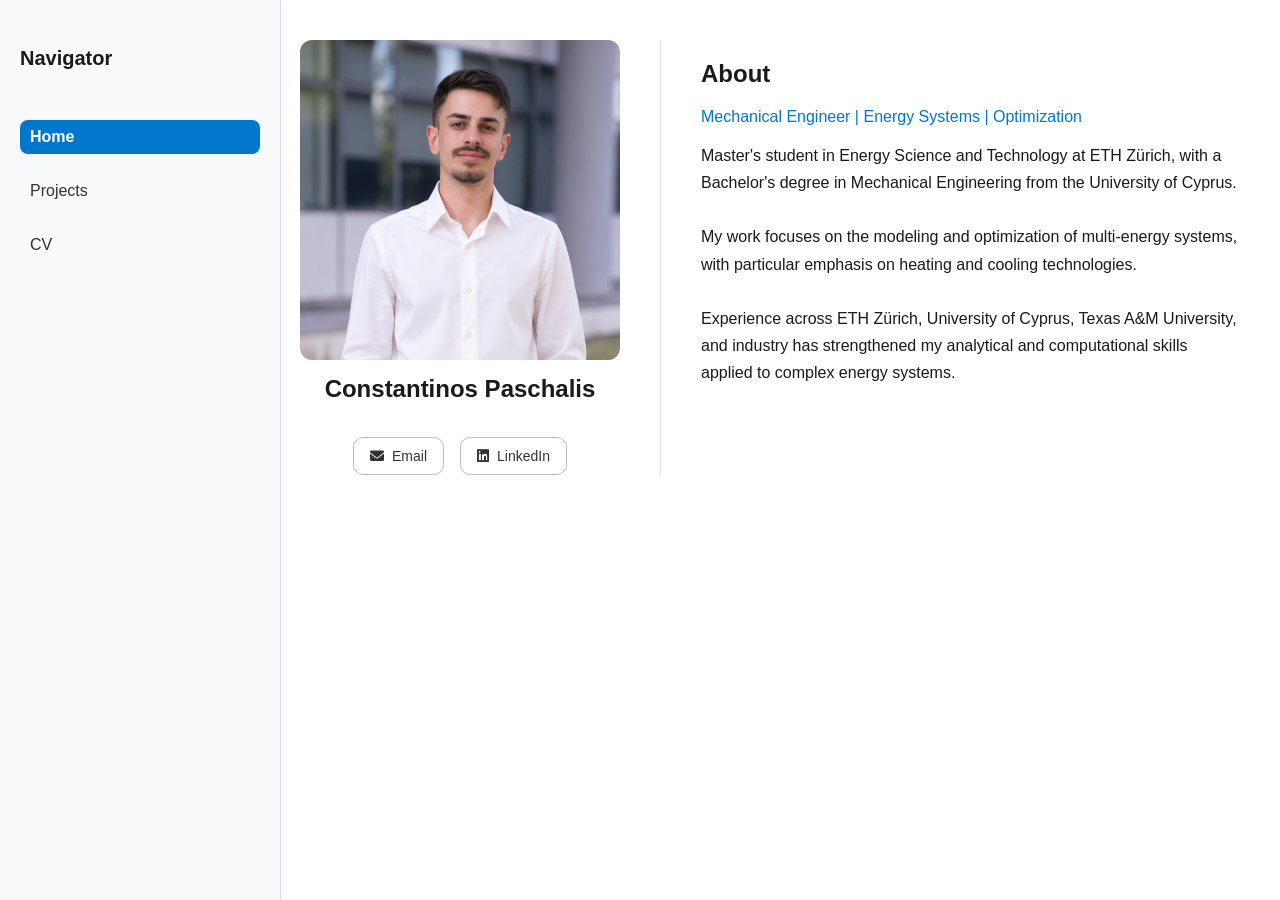
==== index.html @ c6f4604c "Replace 'CP' with 'Navigator' in index.html" ====
<!DOCTYPE html>
<html>
<head>
  <title>Constantinos Paschalis | Portfolio</title>
  <meta name="viewport" content="width=device-width, initial-scale=1.0">
  <meta name="description" content="Portfolio of Constantinos Paschalis - Mechanical Engineer specializing in Energy Systems and Optimization.">

  <link rel="stylesheet" href="style.css">

  <!-- ICONS -->
  <link rel="stylesheet" href="https://cdnjs.cloudflare.com/ajax/libs/font-awesome/6.0.0/css/all.min.css">
</head>

<body>

<!-- SIDEBAR -->
<div class="sidebar">
  <div class="mobile-header">
    <button class="menu-toggle">☰</button>
    <span class="current-page">Home</span>
  </div>
  
  <h2>Navigator</h2>

  <a href="index.html" class="nav-link active">Home</a>
  <a href="projects.html" class="nav-link">Projects</a>
  <a href="Constantinos_Paschalis_CV_final.pdf" target="_blank" rel="noopener noreferrer" class="nav-link">CV</a>
</div>

<!-- MAIN -->
<div class="main">

<div class="hero">

  <!-- LEFT -->
  <div class="hero-left">
    <img src="images/profile.png" class="profile-pic" alt="Constantinos Paschalis profile photo">
    <h1>Constantinos Paschalis</h1>

    <div class="contact-buttons">
      <a href="mailto:con.paschalis@gmail.com?subject=Hello Constantinos" class="contact-btn">
        <i class="fa-solid fa-envelope"></i> Email
      </a>

      <a href="https://www.linkedin.com/in/con-paschalis" target="_blank" rel="noopener noreferrer" class="contact-btn">
        <i class="fab fa-linkedin"></i> LinkedIn
      </a>
    </div>
  </div>

  <!-- DIVIDER -->
  <div class="hero-divider"></div>

  <!-- RIGHT -->
  <div class="hero-right">
    <h2>About</h2>
    <p class="tagline">Mechanical Engineer | Energy Systems | Optimization</p>

    <p class="intro">
      Master's student in Energy Science and Technology at ETH Zürich, with a Bachelor's degree
      in Mechanical Engineering from the University of Cyprus.

      <br><br>

      My work focuses on the modeling and optimization of multi-energy systems, with particular
      emphasis on heating and cooling technologies.

      <br><br>

      Experience across ETH Zürich, University of Cyprus, Texas A&M University, and industry
      has strengthened my analytical and computational skills applied to complex energy systems.
    </p>
  </div>

</div>

</div>

<script>
  const toggle = document.querySelector('.menu-toggle');
  const sidebar = document.querySelector('.sidebar');

  toggle.addEventListener('click', () => {
    sidebar.classList.toggle('open');
  });
</script>

</body>
</html>
---- style.css ----
/* ========================= */
/* GLOBAL */
/* ========================= */

html {
  scroll-behavior: smooth;
}

body {
  margin: 0;
  font-family: -apple-system, BlinkMacSystemFont, "Segoe UI", sans-serif;
  background: #ffffff;
  color: #1a1a1a;
  display: flex;

  animation: fadeIn 0.4s ease;
}

/* PAGE FADE-IN */
@keyframes fadeIn {
  from { opacity: 0; }
  to { opacity: 1; }
}

/* ========================= */
/* SIDEBAR */
/* ========================= */

.sidebar {
  width: 240px;
  height: 100vh;
  background: #f8f9fb;
  border-right: 1px solid #ddd;
  padding: 30px 20px;
  position: fixed;

  display: flex;
  flex-direction: column;
  gap: 20px;

  box-shadow: 2px 0 10px rgba(0,0,0,0.04);
}

.sidebar h2 {
  margin-bottom: 30px;
  font-size: 20px;
}

/* NAV LINKS */

.sidebar a {
  display: block;
  font-size: 16px;
  padding: 8px 10px;
  border-radius: 8px;

  color: #333;
  text-decoration: none;
  font-weight: 500;

  transition: all 0.2s ease;
  position: relative;
}

/* HOVER */
.sidebar a:hover {
  background: #eef5ff;
  color: #0077cc;
  transform: translateX(3px);
}

/* ACTIVE LINK */
.nav-link.active {
  background: #0077cc;
  color: white;
  font-weight: 600;
}

/* ========================= */
/* MAIN */
/* ========================= */

.main {
  margin-left: 260px;
  padding: 40px;
  max-width: 1000px;
  width: 100%;
}

/* ========================= */
/* HERO */
/* ========================= */

.hero {
  display: flex;
  align-items: stretch;
  gap: 40px;
}

.hero-left {
  display: flex;
  flex-direction: column;
  align-items: center;
  min-width: 300px;
}

.profile-pic {
  width: 320px;
  height: 320px;
  border-radius: 12px;
  object-fit: cover;
}

.hero-left h1 {
  margin-top: 15px;
  font-size: 24px;
  text-align: center;
}

/* CONTACT BUTTONS */

.contact-buttons {
  display: flex;
  gap: 16px;
  margin-top: 18px;
}

.contact-btn {
  display: flex;
  align-items: center;
  gap: 8px;

  padding: 10px 16px;
  border: 1px solid #bbb;
  border-radius: 10px;

  background: #ffffff;
  text-decoration: none;
  color: #333;
  font-size: 14px;

  cursor: pointer;

  transition: all 0.2s ease;
}

.contact-btn:hover {
  background: #f5f9ff;
  border-color: #0077cc;
  color: #0077cc;
  transform: translateY(-1px);
}

.contact-btn:active {
  transform: scale(0.97);
}

/* DIVIDER */

.hero-divider {
  width: 1px;
  background: #dcdcdc;
}

/* RIGHT SIDE */

.hero-right {
  flex: 1;
}

.tagline {
  color: #0077cc;
  font-weight: 500;
  margin-bottom: 15px;
}

.intro {
  line-height: 1.7;
}

/* ========================= */
/* PROJECT CARDS */
/* ========================= */

.card {
  background: #ffffff;
  padding: 20px;
  margin-top: 30px;
  border-radius: 10px;
  border: 1px solid #ddd;

  box-shadow: 0 4px 12px rgba(0,0,0,0.04);
  transition: transform 0.2s ease, box-shadow 0.2s ease;
}

.card:hover {
  transform: translateY(-4px);
  box-shadow: 0 10px 25px rgba(0,0,0,0.08);
}

.project-header {
  display: flex;
  align-items: center;
  gap: 10px;
}

.project-title {
  margin: 0;
  font-size: 18px;
  font-weight: 600;
}

.project-place {
  margin: 2px 0;
  font-size: 14px;
  color: #333;
  font-weight: 500;
}

.project-date {
  margin: 0;
  font-size: 13px;
  color: #777;
  font-style: italic;
}

.project-divider {
  border: none;
  height: 1px;
  background: #ddd;
  margin: 10px 0 15px 0;
}

.project-body {
  display: flex;
  gap: 20px;
  margin-top: 10px;
  align-items: center;
}

.project-body.reverse {
  flex-direction: row-reverse;
}

.project-body.triple-layout {
  display: flex;
  align-items: center;
  gap: 20px;
}

.project-image {
  width: 120px;
  border-radius: 8px;
  object-fit: cover;
  box-shadow: 0 2px 8px rgba(0,0,0,0.05);
}

.eth-image {
  width: 120px;
}

.project-side-logo {
  width: 60px;
}

.project-text {
  flex: 1;
}

.project-highlights {
  margin-top: 10px;
  padding-left: 18px;
  font-size: 14px;
  line-height: 1.6;
}

.project-tech {
  font-size: 13px;
  color: #555;
  margin-top: 8px;
}

/* BETTER TEXT READABILITY */

.project-text p {
  line-height: 1.6;
  font-size: 14.5px;
}

/* INTERACTIVE LINKS */

.project-links a {
  margin-right: 15px;
  color: #0077cc;
  text-decoration: none;
  position: relative;
  font-weight: 500;
}

.project-links a::after {
  content: "";
  position: absolute;
  width: 0%;
  height: 2px;
  left: 0;
  bottom: -2px;
  background: #0077cc;
  transition: width 0.25s ease;
}

.project-links a:hover::after {
  width: 100%;
}

/* ========================= */
/* MOBILE */
/* ========================= */

.menu-toggle {
  display: none;
}

.mobile-header {
  display: none;
}

@media (max-width: 768px) {

  body {
    flex-direction: column;
  }

  /* SIDEBAR */
  .sidebar {
    width: 100%;
    height: auto;
    position: relative;
    padding: 10px 15px;
    border-bottom: 1px solid #ddd;

    display: flex;
    flex-direction: column;
    gap: 10px;
  }

  /* TOP BAR */
  .mobile-header {
    display: flex;
    align-items: center;
    gap: 12px;
    padding-bottom: 8px;
    border-bottom: 1px solid #eee;
  }

  .menu-toggle {
    display: block;
    font-size: 22px;
    background: none;
    border: none;
    cursor: pointer;
  }

  .menu-toggle:active {
    transform: scale(0.9);
  }

  .current-page {
    font-size: 16px;
    font-weight: 600;
  }

  /* MENU ANIMATION */
  .sidebar h2,
  .sidebar a {
    opacity: 0;
    transform: translateY(-10px);
    display: none;
    transition: all 0.25s ease;
  }

  .sidebar.open h2,
  .sidebar.open a {
    display: block;
    opacity: 1;
    transform: translateY(0);
    margin-top: 10px;
  }

  /* MAIN */
  .main {
    margin-left: 0;
    padding: 10px 15px;
  }

  /* HERO */
  .hero {
    flex-direction: column;
    gap: 20px;
  }

  .hero-divider {
    display: none;
  }

  .profile-pic {
    width: 200px;
    height: 200px;
  }

  .hero-left h1 {
    font-size: 20px;
  }

  /* BUTTONS */
  .contact-buttons {
    flex-direction: column;
    width: 100%;
  }

  .contact-btn {
    justify-content: center;
    width: 100%;
  }

  /* PROJECTS */
  .project-body,
  .project-body.reverse,
  .project-body.triple-layout {
    flex-direction: column;
    align-items: flex-start;
  }

  .project-image {
    width: 100%;
    max-width: 250px;
  }

  .project-side-logo {
    width: 50px;
  }

  .card {
    padding: 15px;
  }
}

/* ========================= */
/* NEW: RESULT IMAGE LAYOUT */
/* ========================= */

/* For projects with result images (CO2, MAN) */
.project-body.with-image {
  display: flex;
  align-items: flex-start;
  gap: 25px;
}

/* Make text take available space */
.project-body.with-image .project-text {
  flex: 1;
}

/* Large result images (right side) */
.project-image.large {
  width: 380px;
  max-width: 100%;
  border-radius: 8px;
  margin-left: 10px;
  box-shadow: 0 4px 12px rgba(0,0,0,0.08);
  cursor: zoom-in;
  transition: transform 0.2s ease;
}

/* ========================= */
/* FEATURED PROJECT */
/* ========================= */

.card.featured {
  border: 2px solid #0077cc;
  background: #f9fbff;
}

/* ========================= */
/* MOBILE FIX FOR NEW LAYOUT */
/* ========================= */

@media (max-width: 768px) {

  /* Stack image below text */
  .project-body.with-image {
    flex-direction: column;
  }

  .project-image.large {
    width: 100%;
    max-width: 300px;
    margin-left: 0;
    margin-top: 10px;
  }
}

/* ========================= */
/* PROJECT LINK STYLE */
/* ========================= */

.project-links {
  margin-top: 10px;
  display: flex;
  align-items: center;
  gap: 8px;
}

.project-links a {
  color: #0077cc;
  text-decoration: none;
  font-weight: 500;
  display: flex;
  align-items: center;
  gap: 6px;
  transition: all 0.2s ease;
}

/* ICON COLOR */
.project-links i {
  font-size: 14px;
}

/* HOVER */
.project-links a:hover {
  color: #005fa3;
  transform: translateY(-1px);
}

/* SEPARATOR */
.link-separator {
  color: #aaa;
  font-size: 14px;
}

.project-text strong {
  color: #0077cc;
}

.project-text i {
  margin-right: 6px;
  color: #0077cc;
}
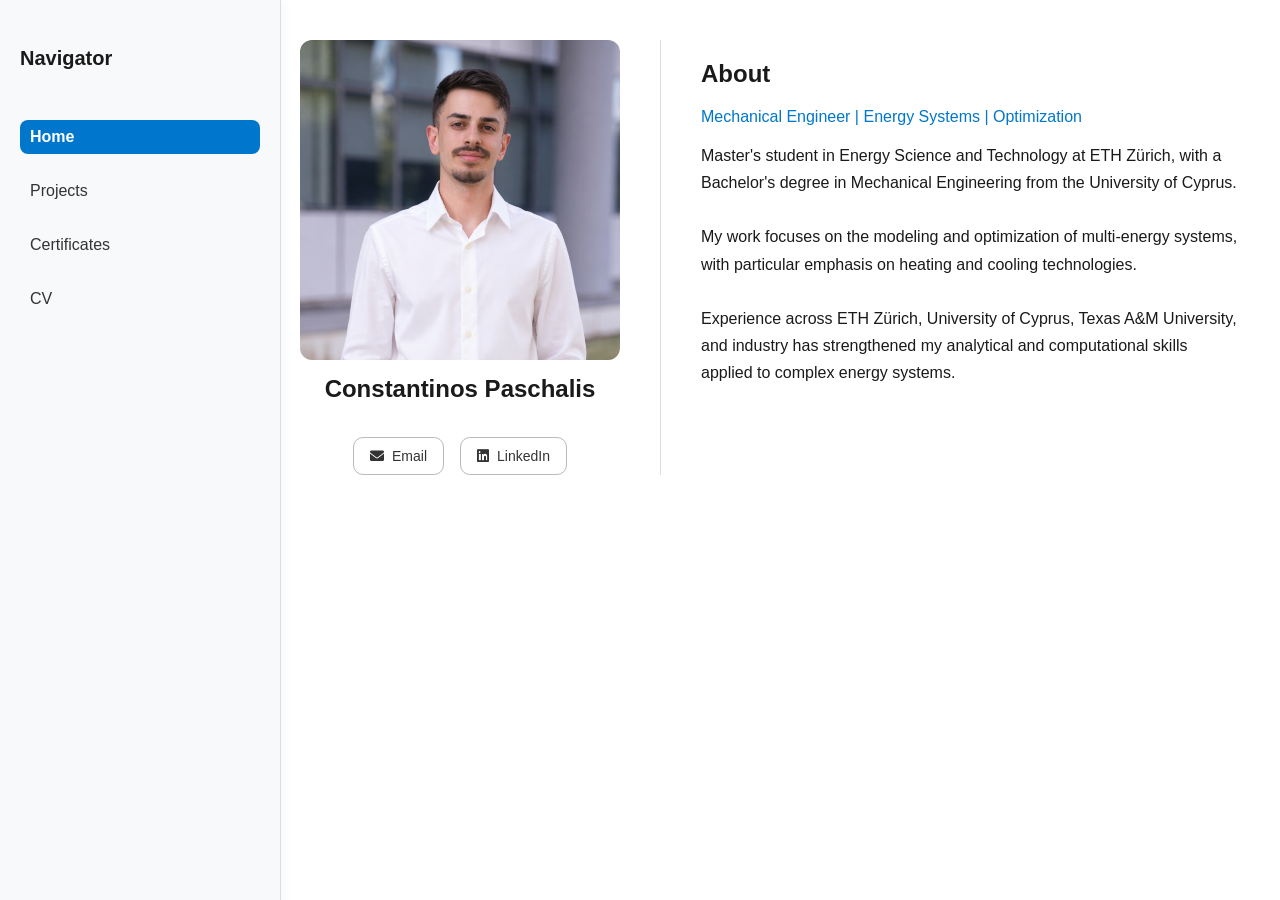
==== commit 9143e01d: "Add link to certificates page in navigation" ====
--- a/index.html
+++ b/index.html
@@ -10,7 +10,7 @@
   <!-- ICONS -->
   <link rel="stylesheet" href="https://cdnjs.cloudflare.com/ajax/libs/font-awesome/6.0.0/css/all.min.css">
 </head>
-
+  
 <body>
 
 <!-- SIDEBAR -->
@@ -24,7 +24,8 @@
 
   <a href="index.html" class="nav-link active">Home</a>
   <a href="projects.html" class="nav-link">Projects</a>
-  <a href="Constantinos_Paschalis_CV_final.pdf" target="_blank" rel="noopener noreferrer" class="nav-link">CV</a>
+  <a href="certificates.html" class="nav-link">Certificates</a>
+  <a href="Constantinos_Paschalis_CV.pdf" target="_blank" rel="noopener noreferrer" class="nav-link">CV</a>
 </div>
 
 <!-- MAIN -->
--- a/style.css
+++ b/style.css
@@ -312,6 +312,29 @@
   width: 100%;
 }
 
+/* MASTER THESIS LAYOUT */
+.project-body.thesis-layout {
+  display: flex;
+  flex-direction: column;
+  align-items: stretch;
+  gap: 20px;
+}
+
+.project-body.thesis-layout .project-text {
+  width: 100%;
+}
+
+.project-body.thesis-layout > div:last-child {
+  width: 100%;
+  margin-top: 5px;
+}
+
+.project-body.thesis-layout .project-image {
+  width: 100%;
+  max-width: 900px;
+  margin: 0 auto;
+}
+
 /* ========================= */
 /* MOBILE */
 /* ========================= */
@@ -342,15 +365,16 @@
     flex-direction: column;
     gap: 10px;
   }
-
+  
   /* TOP BAR */
+  
   .mobile-header {
     display: flex;
     align-items: center;
     gap: 12px;
-    padding-bottom: 8px;
+    padding: 8px 0;
     border-bottom: 1px solid #eee;
-  }
+  } 
 
   .menu-toggle {
     display: block;
@@ -545,3 +569,51 @@
   margin-right: 6px;
   color: #0077cc;
 }
+
+/* ========================= */
+/* COLLAPSIBLE CARDS */
+/* ========================= */
+
+.card {
+  position: relative;
+}
+
+/* TOGGLE ICON (clean, no box) */
+.toggle-btn {
+  position: absolute;
+  top: 18px;
+  right: 18px;
+
+  background: none;
+  border: none;
+  padding: 0;
+
+  font-size: 14px;
+  color: #999;
+  cursor: pointer;
+
+  transition: all 0.2s ease;
+}
+
+/* hover */
+.toggle-btn:hover {
+  color: #0077cc;
+  transform: scale(1.2);
+}
+
+/* rotate when open */
+.card.open .toggle-btn i {
+  transform: rotate(180deg);
+}
+
+/* CONTENT */
+.card .project-body,
+.card .project-divider {
+  transition: all 0.3s ease;
+}
+
+/* COLLAPSE CONTENT */
+.card.collapsed .project-body,
+.card.collapsed .project-divider {
+  display: none;
+}
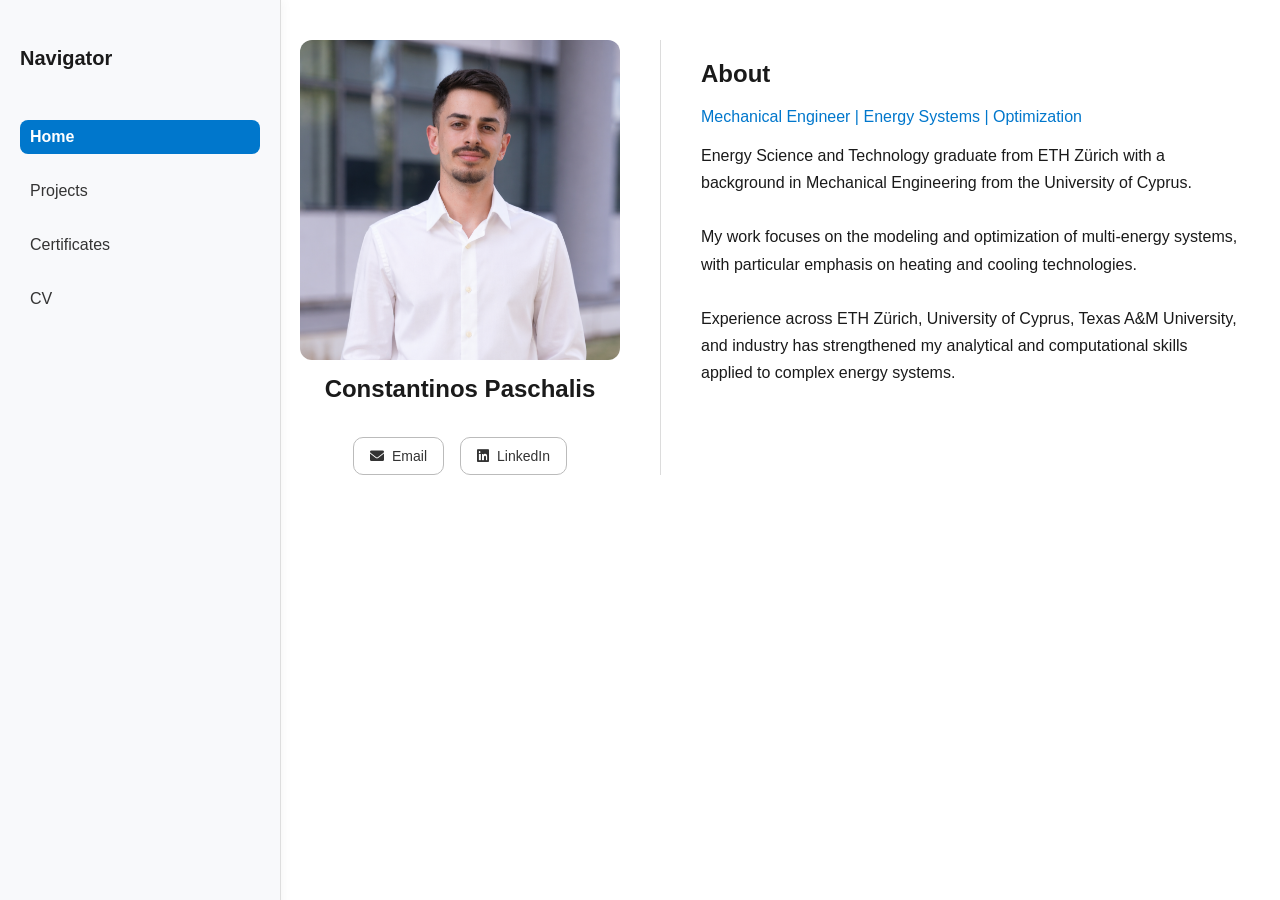
==== commit a20e14d6: "Revise introduction text in index.html" ====
--- a/index.html
+++ b/index.html
@@ -58,8 +58,7 @@
     <p class="tagline">Mechanical Engineer | Energy Systems | Optimization</p>
 
     <p class="intro">
-      Master's student in Energy Science and Technology at ETH Zürich, with a Bachelor's degree
-      in Mechanical Engineering from the University of Cyprus.
+      Energy Science and Technology graduate from ETH Zürich with a background in Mechanical Engineering from the University of Cyprus.
 
       <br><br>
 
--- a/style.css
+++ b/style.css
@@ -617,3 +617,18 @@
 .card.collapsed .project-divider {
   display: none;
 }
+
+/* ========================= */
+/* CERTIFICATES */
+/* ========================= */
+
+.certificate-body {
+  align-items: center;
+}
+
+.certificate-icon {
+  font-size: 40px;
+  color: #0077cc;
+  width: 60px;
+  text-align: center;
+}
